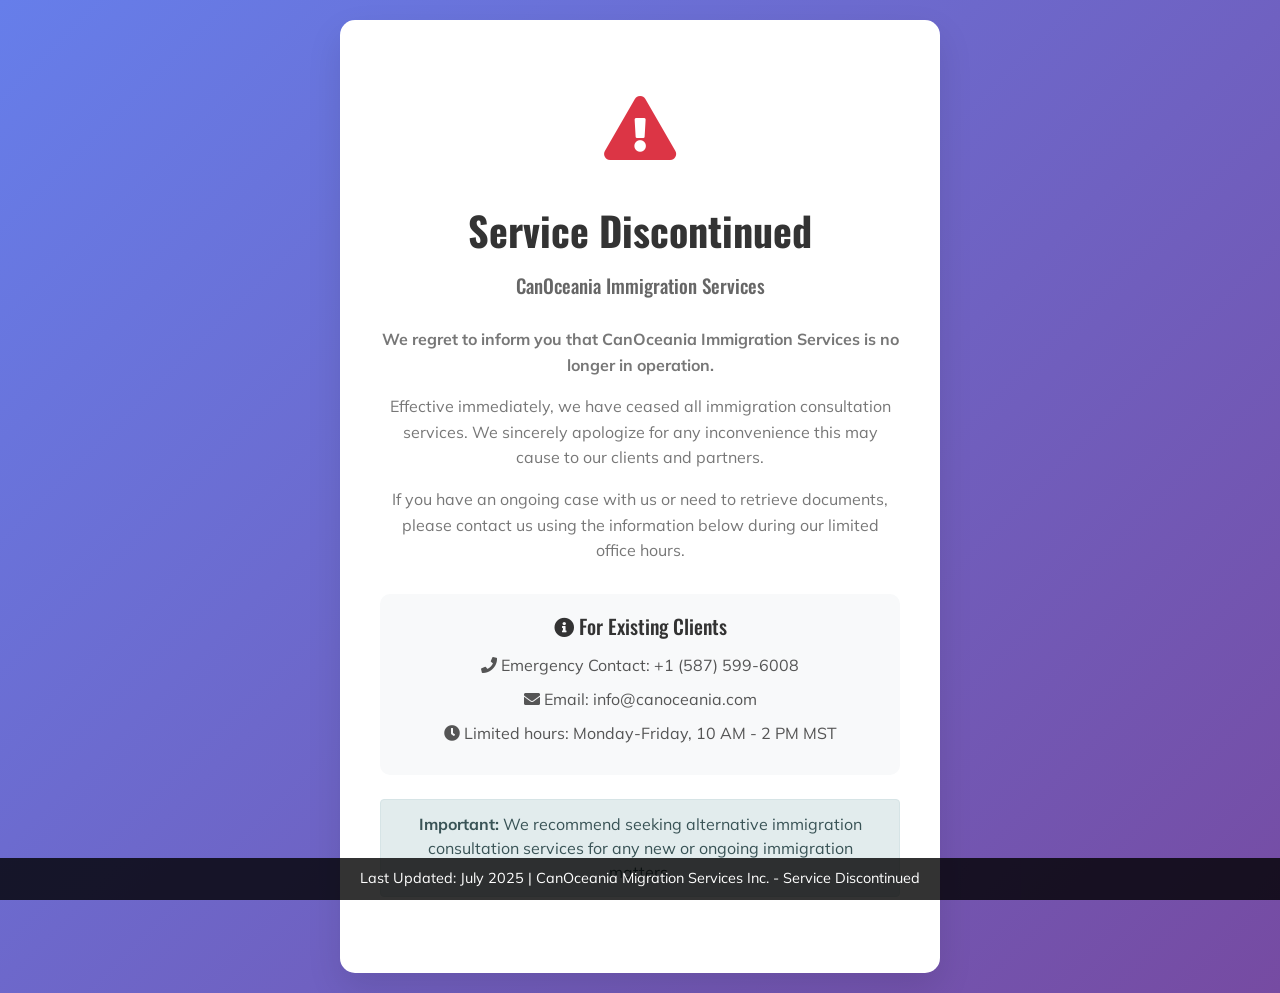
==== index-discontinued.html @ f4456684 "Restore clean website files and create backup versions" ====
<!DOCTYPE html>
<html lang="en">

<head>
    <meta charset="utf-8">
    <meta name="viewport" content="width=device-width, initial-scale=1, shrink-to-fit=no">
    <meta name="description" content="Service Discontinued Notice">
    <meta name="author" content="">

    <title>Service Discontinued - CanOceania</title>

    <!-- Bootstrap core CSS -->
    <link href="vendor/bootstrap/css/bootstrap.min.css" rel="stylesheet">
    <link href="vendor/bootstrap/css/bootstrap-greyson.css" rel="stylesheet">
    <!--Fontawesome-->
    <link href="vendor/fontawesome/css/all.css" rel="stylesheet">
    <!-- Custom styles for this template -->
    <link href="css/scrolling-nav.css" rel="stylesheet">

    <style>
        .notice-container {
            min-height: 100vh;
            display: flex;
            align-items: center;
            justify-content: center;
            background: linear-gradient(135deg, #667eea 0%, #764ba2 100%);
        }
        
        .notice-card {
            background: white;
            border-radius: 15px;
            box-shadow: 0 15px 35px rgba(0, 0, 0, 0.1);
            padding: 60px 40px;
            text-align: center;
            max-width: 600px;
            margin: 20px;
        }
        
        .notice-icon {
            font-size: 4rem;
            color: #dc3545;
            margin-bottom: 30px;
        }
        
        .notice-title {
            font-size: 2.5rem;
            font-weight: 700;
            color: #333;
            margin-bottom: 20px;
        }
        
        .notice-subtitle {
            font-size: 1.2rem;
            color: #666;
            margin-bottom: 30px;
        }
        
        .notice-text {
            font-size: 1rem;
            color: #777;
            line-height: 1.6;
            margin-bottom: 30px;
        }
        
        .contact-info {
            background: #f8f9fa;
            border-radius: 10px;
            padding: 20px;
            margin-top: 30px;
        }
        
        .contact-info h5 {
            color: #333;
            margin-bottom: 15px;
        }
        
        .contact-item {
            margin-bottom: 10px;
            color: #555;
        }
        
        .footer-notice {
            position: fixed;
            bottom: 0;
            left: 0;
            right: 0;
            background: rgba(0, 0, 0, 0.8);
            color: white;
            text-align: center;
            padding: 10px;
            font-size: 0.9rem;
        }
    </style>
</head>

<body>
    <div class="notice-container">
        <div class="notice-card">
            <div class="notice-icon">
                <i class="fas fa-exclamation-triangle"></i>
            </div>
            
            <h1 class="notice-title">Service Discontinued</h1>
            
            <h2 class="notice-subtitle">CanOceania Immigration Services</h2>
            
            <div class="notice-text">
                <p><strong>We regret to inform you that CanOceania Immigration Services is no longer in operation.</strong></p>
                
                <p>Effective immediately, we have ceased all immigration consultation services. We sincerely apologize for any inconvenience this may cause to our clients and partners.</p>
                
                <p>If you have an ongoing case with us or need to retrieve documents, please contact us using the information below during our limited office hours.</p>
            </div>
            
            <div class="contact-info">
                <h5><i class="fas fa-info-circle"></i> For Existing Clients</h5>
                <div class="contact-item">
                    <i class="fas fa-phone"></i> Emergency Contact: +1 (587) 599-6008
                </div>
                <div class="contact-item">
                    <i class="fas fa-envelope"></i> Email: info@canoceania.com
                </div>
                <div class="contact-item">
                    <i class="fas fa-clock"></i> Limited hours: Monday-Friday, 10 AM - 2 PM MST
                </div>
            </div>
            
            <div class="alert alert-warning mt-4" role="alert">
                <strong>Important:</strong> We recommend seeking alternative immigration consultation services for any new or ongoing immigration matters.
            </div>
        </div>
    </div>

    <div class="footer-notice">
        Last Updated: July 2025 | CanOceania Migration Services Inc. - Service Discontinued
    </div>

    <!-- Bootstrap core JavaScript -->
    <script src="vendor/jquery/jquery.min.js"></script>
    <script src="vendor/bootstrap/js/bootstrap.bundle.min.js"></script>
    
    <!-- Plugin JavaScript -->
    <script src="vendor/jquery-easing/jquery.easing.min.js"></script>
    
    <!-- Custom JavaScript for this theme -->
    <script src="js/scrolling-nav.js"></script>

</body>

</html>
---- css/scrolling-nav.css ----
/*!
 * Start Bootstrap - Scrolling Nav (https://startbootstrap.com/templates/scrolling-nav)
 * Copyright 2013-2020 Start Bootstrap
 * Licensed under MIT (https://github.com/StartBootstrap/startbootstrap-scrolling-nav/blob/master/LICENSE)
 */
header {
  padding: 156px 0 100px;
}

section {
  padding: 80px 0;
}
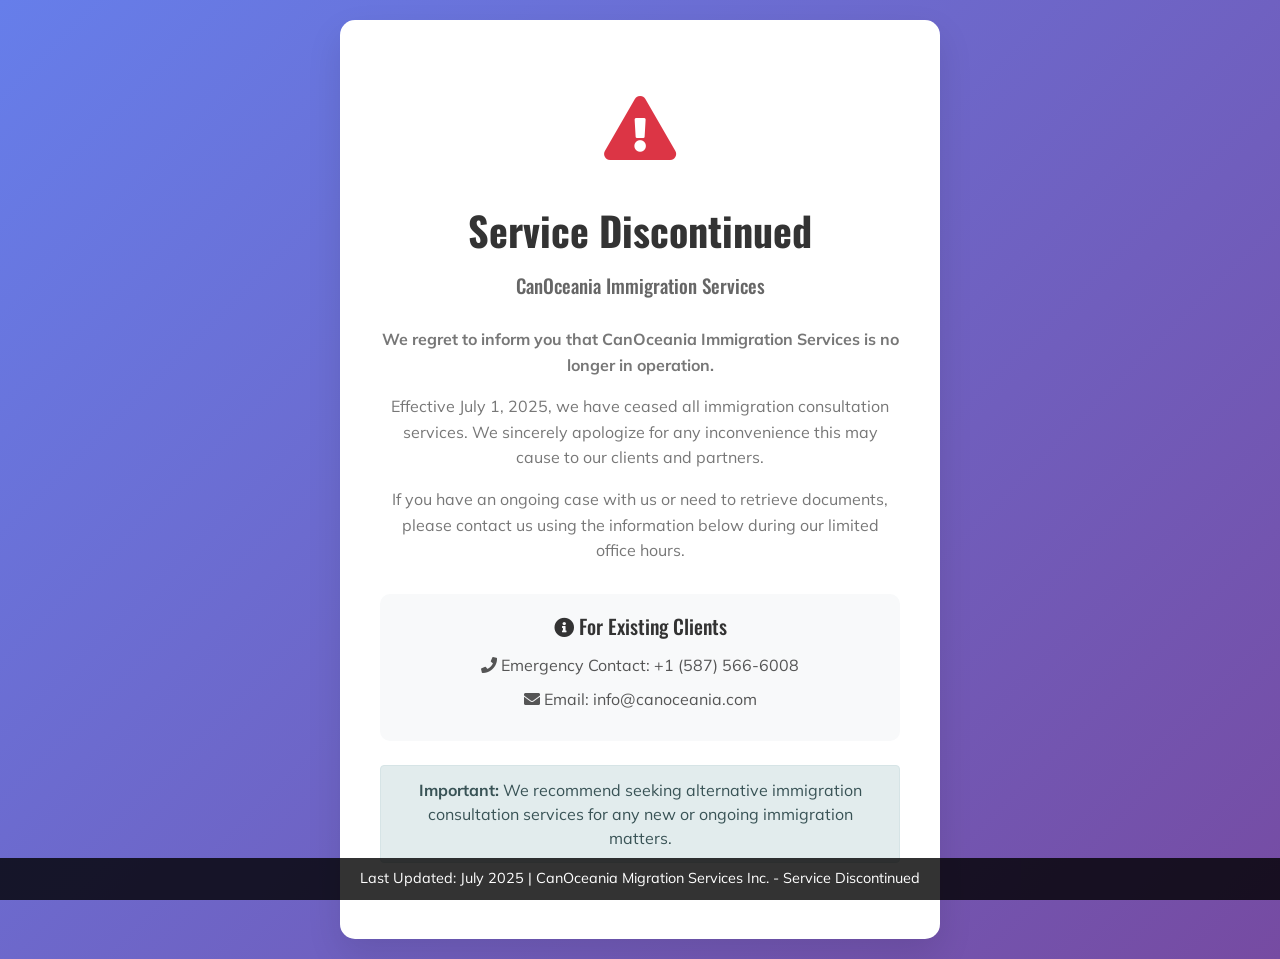
==== commit 14c36919: "Service discontinued" ====
--- a/index-discontinued.html
+++ b/index-discontinued.html
@@ -107,7 +107,7 @@
             <div class="notice-text">
                 <p><strong>We regret to inform you that CanOceania Immigration Services is no longer in operation.</strong></p>
                 
-                <p>Effective immediately, we have ceased all immigration consultation services. We sincerely apologize for any inconvenience this may cause to our clients and partners.</p>
+                <p>Effective July 1, 2025, we have ceased all immigration consultation services. We sincerely apologize for any inconvenience this may cause to our clients and partners.</p>
                 
                 <p>If you have an ongoing case with us or need to retrieve documents, please contact us using the information below during our limited office hours.</p>
             </div>
@@ -115,13 +115,10 @@
             <div class="contact-info">
                 <h5><i class="fas fa-info-circle"></i> For Existing Clients</h5>
                 <div class="contact-item">
-                    <i class="fas fa-phone"></i> Emergency Contact: +1 (587) 599-6008
+                    <i class="fas fa-phone"></i> Emergency Contact: +1 (587) 566-6008
                 </div>
                 <div class="contact-item">
                     <i class="fas fa-envelope"></i> Email: info@canoceania.com
-                </div>
-                <div class="contact-item">
-                    <i class="fas fa-clock"></i> Limited hours: Monday-Friday, 10 AM - 2 PM MST
                 </div>
             </div>
             
